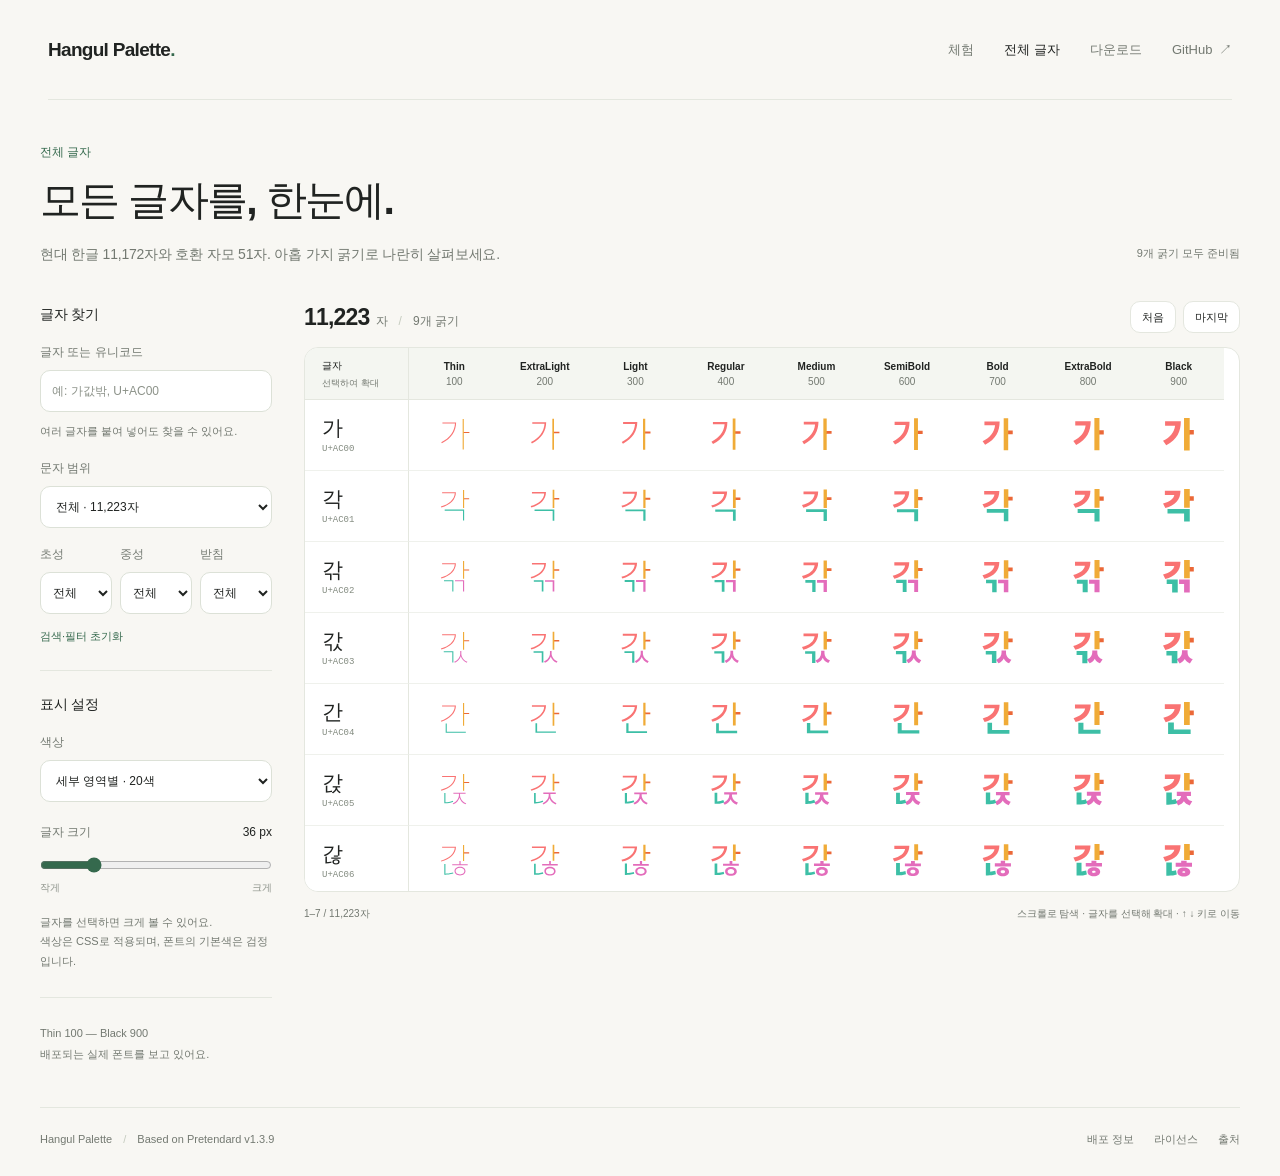
==== glyphs.html @ 6d8b24eb "feat: release 1.0.0" ====
<!doctype html>
<html lang="ko">
<head>
  <meta charset="utf-8">
  <meta name="viewport" content="width=device-width,initial-scale=1">
  <title>Hangul Palette — 전체 글자</title>
  <meta name="description" content="Hangul Palette의 한글 11,223자를 아홉 가지 굵기와 다양한 팔레트로 살펴보세요.">
  <meta name="theme-color" content="#f8f7f3">
  <link rel="stylesheet" href="css/hangul-palette.css">
  <link rel="stylesheet" href="assets/glyphs.css">
</head>
<body>
  <a class="skip-link" href="#glyph-viewport">글자 목록으로 이동</a>
  <header class="site-header">
    <nav class="navigation" aria-label="주요 메뉴">
      <a class="brand" href="index.html">Hangul Palette<span aria-hidden="true">.</span></a>
      <div class="navigation-links">
        <a href="index.html">체험</a>
        <a href="glyphs" aria-current="page">전체 글자</a>
        <a href="index.html#usage">다운로드</a>
        <a class="github-link" href="https://github.com/AlexsanderHam/hangul-palette">GitHub <span aria-hidden="true">↗</span></a>
      </div>
    </nav>
  </header>
  <main>
    <header class="page-header">
      <div><p class="eyebrow">전체 글자</p><h1>모든 글자를, 한눈에.</h1><p class="page-description">현대 한글 11,172자와 호환 자모 51자.<br class="mobile-break"> 아홉 가지 굵기로 나란히 살펴보세요.</p></div>
      <div class="font-loading"><span id="font-state" class="font-state" role="status">폰트 불러오는 중…</span><button id="font-retry" type="button" hidden>새로고침</button></div>
    </header>
    <div class="explorer">
      <aside class="sidebar" aria-label="글자 찾기와 표시 설정">
        <section class="settings-section">
          <h2>글자 찾기</h2>
          <label for="search">글자 또는 유니코드</label>
          <input id="search" type="search" placeholder="예: 가값밖, U+AC00" autocomplete="off" spellcheck="false" aria-describedby="search-hint">
          <p class="hint" id="search-hint">여러 글자를 붙여 넣어도 찾을 수 있어요.</p>
          <label for="scope">문자 범위</label>
          <select id="scope"><option value="all">전체 · 11,223자</option><option value="syllables">완성형 한글 · 11,172자</option><option value="jamo">호환 자모 · 51자</option></select>
          <div class="component-filters">
            <label for="initial">초성<select id="initial"><option value="">전체</option></select></label>
            <label for="medial">중성<select id="medial"><option value="">전체</option></select></label>
            <label for="final">받침<select id="final"><option value="">전체</option></select></label>
          </div>
          <button id="reset" class="reset-button" type="button">검색·필터 초기화</button>
        </section>
        <section class="settings-section">
          <h2>표시 설정</h2>
          <label for="palette">색상</label>
          <select id="palette"><option value="--hangul-palette">세부 영역별 · 20색</option><option value="--hangul-palette-roles">초성·중성·종성</option><option value="normal">기본 검정</option><option value="--hangul-palette-gray">차분한 회색</option></select>
          <div class="range-label"><label for="size">글자 크기</label><output id="size-value" for="size">36 px</output></div>
          <input id="size" type="range" min="24" max="80" step="2" value="36">
          <div class="range-ends" aria-hidden="true"><span>작게</span><span>크게</span></div>
          <p class="hint">글자를 선택하면 크게 볼 수 있어요.<br>색상은 CSS로 적용되며, 폰트의 기본색은 검정입니다.</p>
        </section>
        <p class="sidebar-note">Thin 100 — Black 900<br>배포되는 실제 폰트를 보고 있어요.</p>
      </aside>
      <section class="results" aria-label="전체 글자와 굵기 비교">
        <div class="results-bar">
          <p><strong id="result-count">11,223</strong><span>자</span><span class="result-divider" aria-hidden="true">/</span><span>9개 굵기</span></p>
          <div class="jump-buttons"><button id="first" type="button">처음</button><button id="last" type="button">마지막</button></div>
        </div>
        <div id="glyph-viewport" class="glyph-viewport" tabindex="0" aria-label="글자 비교표" aria-describedby="table-hint">
          <table id="glyph-table" aria-rowcount="11224" aria-colcount="10">
            <caption class="visually-hidden">한글 11,223자의 아홉 가지 굵기 비교. 글자 찾기는 검색과 자모 필터를 이용하세요.</caption>
            <colgroup><col class="character-column"><col span="9"></colgroup>
            <thead><tr aria-rowindex="1"><th scope="col">글자 <span>선택하여 확대</span></th><th scope="col">Thin<span>100</span></th><th scope="col">ExtraLight<span>200</span></th><th scope="col">Light<span>300</span></th><th scope="col">Regular<span>400</span></th><th scope="col">Medium<span>500</span></th><th scope="col">SemiBold<span>600</span></th><th scope="col">Bold<span>700</span></th><th scope="col">ExtraBold<span>800</span></th><th scope="col">Black<span>900</span></th></tr></thead>
            <tbody id="glyph-rows"></tbody>
          </table>
          <div id="empty-state" class="empty-state" hidden><h2>일치하는 글자가 없어요.</h2><p>현대 한글이나 ㄱ–ㅣ를 입력하거나, 필터를 초기화해 보세요.</p><button id="empty-reset" type="button">검색·필터 초기화</button></div>
        </div>
        <div class="results-foot"><span id="visible-range">목록 준비 중…</span><span id="table-hint">스크롤로 탐색 · 글자를 선택해 확대 · ↑ ↓ 키로 이동</span></div>
        <p id="search-status" class="visually-hidden" role="status" aria-live="polite"></p>
      </section>
    </div>
    <footer><span>Hangul Palette <span class="footer-divider" aria-hidden="true">/</span> Based on Pretendard v1.3.9</span><div><a href="metadata/manifest.json">배포 정보</a><a href="LICENSE">라이선스</a><a href="NOTICE">출처</a></div></footer>
    <noscript><p class="no-script">전체 글자 목록에는 JavaScript가 필요합니다. <a href="index.html">문장 미리보기</a>에서는 기본 표본을 볼 수 있습니다.</p></noscript>
  </main>
  <dialog id="glyph-detail" aria-labelledby="detail-title" aria-describedby="detail-description">
    <div class="detail-header"><div><p class="eyebrow">아홉 가지 굵기</p><h2 id="detail-title">글자 확대</h2><p id="detail-description"></p></div><button id="close-detail" type="button" aria-label="확대 창 닫기" autofocus>닫기 <span aria-hidden="true">×</span></button></div>
    <div id="detail-weights" class="detail-weights"></div>
    <div class="detail-footer"><label><input id="detail-mono" type="checkbox">검정으로 보기</label><div><button id="previous-glyph" type="button">← 이전 글자</button><button id="next-glyph" type="button">다음 글자 →</button></div></div>
  </dialog>
  <script type="module" src="assets/glyphs.js"></script>
</body>
</html>
---- css/hangul-palette.css ----
/* Font faces */
@font-face {
  font-family: "Hangul Palette";
  src: url("../fonts/hangul-palette-thin.woff2") format("woff2");
  font-weight: 100;
  font-style: normal;
  font-display: swap;
}

@font-face {
  font-family: "Hangul Palette";
  src: url("../fonts/hangul-palette-extra-light.woff2") format("woff2");
  font-weight: 200;
  font-style: normal;
  font-display: swap;
}

@font-face {
  font-family: "Hangul Palette";
  src: url("../fonts/hangul-palette-light.woff2") format("woff2");
  font-weight: 300;
  font-style: normal;
  font-display: swap;
}

@font-face {
  font-family: "Hangul Palette";
  src: url("../fonts/hangul-palette-regular.woff2") format("woff2");
  font-weight: 400;
  font-style: normal;
  font-display: swap;
}

@font-face {
  font-family: "Hangul Palette";
  src: url("../fonts/hangul-palette-medium.woff2") format("woff2");
  font-weight: 500;
  font-style: normal;
  font-display: swap;
}

@font-face {
  font-family: "Hangul Palette";
  src: url("../fonts/hangul-palette-semi-bold.woff2") format("woff2");
  font-weight: 600;
  font-style: normal;
  font-display: swap;
}

@font-face {
  font-family: "Hangul Palette";
  src: url("../fonts/hangul-palette-bold.woff2") format("woff2");
  font-weight: 700;
  font-style: normal;
  font-display: swap;
}

@font-face {
  font-family: "Hangul Palette";
  src: url("../fonts/hangul-palette-extra-bold.woff2") format("woff2");
  font-weight: 800;
  font-style: normal;
  font-display: swap;
}

@font-face {
  font-family: "Hangul Palette";
  src: url("../fonts/hangul-palette-black.woff2") format("woff2");
  font-weight: 900;
  font-style: normal;
  font-display: swap;
}

/* Default appearance */
.hangul-palette {
  font-family: "Hangul Palette", sans-serif;
  font-synthesis: none;
  font-palette: normal;
}

/* Example palettes */
@font-palette-values --hangul-palette {
  font-family: "Hangul Palette";
  base-palette: 0;
  override-colors:
    0 #f97373,
    1 #b870ef,
    2 #e649a5,
    3 #f0ab37,
    4 #27ba8b,
    5 #eb6838,
    6 #a3b82d,
    7 #17a7c2,
    8 #4f8df0,
    9 #d9a22a,
    10 #8a78ec,
    11 #3dbfa6,
    12 #e36cbb,
    13 #c761b8,
    14 #ec7c49,
    15 #db4e76,
    16 #74b95d,
    17 #18b4a8,
    18 #dc9641,
    19 #35b4d0;
}

@font-palette-values --hangul-palette-gray {
  font-family: "Hangul Palette";
  base-palette: 0;
  override-colors:
    0 #64748b,
    1 #64748b,
    2 #64748b,
    3 #64748b,
    4 #64748b,
    5 #64748b,
    6 #64748b,
    7 #64748b,
    8 #64748b,
    9 #64748b,
    10 #64748b,
    11 #64748b,
    12 #64748b,
    13 #64748b,
    14 #64748b,
    15 #64748b,
    16 #64748b,
    17 #64748b,
    18 #64748b,
    19 #64748b;
}

@font-palette-values --hangul-palette-roles {
  font-family: "Hangul Palette";
  base-palette: 0;
  override-colors:
    0 #ee7a8a,
    1 #ee7a8a,
    2 #ee7a8a,
    3 #e8b476,
    4 #e8b476,
    5 #e8b476,
    6 #e8b476,
    7 #e8b476,
    8 #e8b476,
    9 #e8b476,
    10 #e8b476,
    11 #87cbb5,
    12 #87cbb5,
    13 #e8b476,
    14 #e8b476,
    15 #e8b476,
    16 #e8b476,
    17 #e8b476,
    18 #e8b476,
    19 #87cbb5;
}

/* Palette slots */
/* 0: initial.part1.body — 초성 첫째 구성 자모 · 본체 */
/* 1: initial.part2.body — 초성 둘째 구성 자모 · 본체 */
/* 2: initial.part1.added-bar — 초성 첫째 구성 자모 · 추가 가로획 */
/* 3: medial.part1.vertical — 중성 첫째 구성 자모 · 세로 */
/* 4: medial.part1.horizontal — 중성 첫째 구성 자모 · 가로 */
/* 5: medial.part1.right-bar — 중성 첫째 구성 자모 · 오른쪽 짧은 가로 */
/* 6: medial.part1.left-upper-bar — 중성 첫째 구성 자모 · 왼쪽 위 짧은 가로 */
/* 7: medial.part1.left-lower-bar — 중성 첫째 구성 자모 · 왼쪽 아래 짧은 가로 */
/* 8: medial.part2.vertical — 중성 둘째 구성 자모 · 세로 */
/* 9: medial.part2.right-bar — 중성 둘째 구성 자모 · 오른쪽 짧은 가로 */
/* 10: medial.part3.vertical — 중성 셋째 구성 자모 · 세로 */
/* 11: final.part1.body — 종성 첫째 구성 자모 · 본체 */
/* 12: final.part2.body — 종성 둘째 구성 자모 · 본체 */
/* 13: medial.part1.left-bar — 중성 첫째 구성 자모 · 왼쪽 짧은 가로 */
/* 14: medial.part1.right-upper-bar — 중성 첫째 구성 자모 · 오른쪽 위 짧은 가로 */
/* 15: medial.part1.right-lower-bar — 중성 첫째 구성 자모 · 오른쪽 아래 짧은 가로 */
/* 16: medial.part1.left-vertical — 중성 첫째 구성 자모 · 왼쪽 짧은 세로 */
/* 17: medial.part1.right-vertical — 중성 첫째 구성 자모 · 오른쪽 짧은 세로 */
/* 18: medial.part2.left-bar — 중성 둘째 구성 자모 · 왼쪽 짧은 가로 */
/* 19: final.part1.added-bar — 종성 첫째 구성 자모 · 추가 가로획 */

/* Add this class to use the example colors. */
.hangul-palette--colored {
  font-palette: --hangul-palette;
}
---- assets/glyphs.css ----
:root {
  color-scheme: light;
  --ink: #202321;
  --muted: #737971;
  --line: #e4e7df;
  --paper: #f8f7f3;
  --accent: #35694d;
  --gallery-palette: --hangul-palette;
  --glyph-size: 36px;
  --row-height: 71px;
  --cell-width: 80px;
  font-family: -apple-system, BlinkMacSystemFont, "Segoe UI", sans-serif;
  font-synthesis: none;
  text-rendering: optimizeLegibility;
}
* { box-sizing: border-box; }
body { margin: 0; background: var(--paper); color: var(--ink); }
.site-header { width: min(1184px, calc(100% - 96px)); margin: 0 auto; }
main { width: min(1440px, calc(100% - 80px)); margin: 0 auto; }
a { color: inherit; text-underline-offset: 4px; }
button, input, select { font: inherit; }
button, select { cursor: pointer; }
button { min-height: 36px; padding: 8px 13px; border: 1px solid var(--line); border-radius: 10px; color: var(--ink); background: #fff; font-size: 12px; line-height: 1.4; }
button:hover { background: #f0f4ee; border-color: #c5d2c6; }
button:disabled { opacity: .4; cursor: default; }
:focus-visible { outline: 2px solid var(--accent); outline-offset: 2px; }
[hidden] { display: none !important; }
.navigation { min-height: 100px; display: flex; align-items: center; justify-content: space-between; gap: 24px; border-bottom: 1px solid var(--line); }
.brand { flex-shrink: 0; font-size: 19px; font-weight: 750; text-decoration: none; letter-spacing: -.7px; }
.brand span { color: var(--accent); }
.navigation-links { display: flex; align-items: center; gap: 30px; }
.navigation-links a { padding: 9px 0; font-size: 13px; color: var(--muted); text-decoration: none; white-space: nowrap; }
.navigation-links a:hover, .navigation-links a[aria-current="page"] { color: var(--ink); }
.navigation-links a[aria-current="page"] { font-weight: 650; }
.github-link span { margin-left: 3px; }
.page-header { display: flex; justify-content: space-between; align-items: flex-end; gap: 24px; padding: 44px 0 34px; }
.eyebrow { margin: 0 0 13px; color: var(--accent); font-size: 12px; font-weight: 600; }
h1 { margin: 0; font-size: clamp(30px, 3.2vw, 44px); font-weight: 600; line-height: 1.3; letter-spacing: -1.7px; }
.page-description { margin: 15px 0 0; color: var(--muted); font-size: 14px; line-height: 1.8; letter-spacing: -.2px; }
.mobile-break { display: none; }
.font-loading { display: flex; align-items: center; gap: 12px; padding-bottom: 5px; }
.font-state { color: var(--muted); font-size: 11px; line-height: 1.6; text-align: right; }
.font-state.failed { max-width: 300px; color: #a14237; }
#font-retry { flex-shrink: 0; }
.explorer { display: grid; grid-template-columns: 232px minmax(0, 1fr); gap: 32px; align-items: start; }
.sidebar { padding-top: 5px; }
.settings-section { padding: 0 0 25px; margin-bottom: 25px; border-bottom: 1px solid var(--line); }
.settings-section h2 { margin: 0 0 20px; font-size: 14px; font-weight: 650; letter-spacing: -.3px; }
.settings-section > label, .range-label label { display: block; margin: 18px 0 9px; color: var(--muted); font-size: 12px; }
input[type="search"], select { width: 100%; min-height: 42px; padding: 10px 11px; border: 1px solid #dce1d7; border-radius: 10px; color: var(--ink); background: #fff; font-size: 12px; }
input[type="search"]:focus, select:focus { outline: none; border-color: var(--accent); box-shadow: 0 0 0 2px #35694d14; }
input[type="search"] { padding-right: 6px; }
input::placeholder { color: #8c9289; }
select:disabled { opacity: .45; cursor: default; }
.hint { margin: 10px 0 0; color: var(--muted); font-size: 11px; line-height: 1.8; }
.component-filters { display: grid; grid-template-columns: repeat(3, minmax(0, 1fr)); gap: 8px; margin-top: 18px; }
.component-filters label { color: var(--muted); font-size: 12px; }
.component-filters select { display: block; margin-top: 9px; padding-left: 8px; padding-right: 0; }
.reset-button { min-height: 0; padding: 15px 0 0; border: 0; border-radius: 0; color: var(--accent); background: transparent; font-size: 11px; }
.reset-button:hover { background: transparent; text-decoration: underline; text-underline-offset: 4px; }
.range-label { display: flex; align-items: center; justify-content: space-between; margin-top: 22px; }
.range-label label { margin: 0; }
.range-label output { font-size: 12px; font-variant-numeric: tabular-nums; }
input[type="range"] { width: 100%; min-height: 24px; margin: 12px 0 2px; accent-color: var(--accent); cursor: pointer; }
.range-ends { display: flex; justify-content: space-between; margin-bottom: 18px; color: #8c9289; font-size: 10px; }
.sidebar-note { margin: 0; color: var(--muted); font-size: 11px; line-height: 1.9; }
.results { min-width: 0; }
.results-bar { display: flex; align-items: center; justify-content: space-between; gap: 14px; min-height: 42px; padding: 0 0 14px; }
.results-bar p { display: flex; align-items: baseline; gap: 6px; margin: 0; color: var(--muted); font-size: 12px; }
.results-bar strong { color: var(--ink); font-size: 23px; font-weight: 600; font-variant-numeric: tabular-nums; letter-spacing: -.8px; }
.result-divider { padding: 0 5px; color: #c5cbbf; }
.jump-buttons { display: flex; gap: 7px; }
.jump-buttons button { min-height: 32px; padding: 6px 11px; font-size: 11px; }
.glyph-viewport { height: calc(100vh - 355px); height: calc(100dvh - 355px); min-height: 400px; max-height: 1000px; overflow: auto; overscroll-behavior: contain; background: #fff; border: 1px solid var(--line); border-radius: 14px; scrollbar-gutter: stable; }
table { width: 100%; min-width: calc(104px + 9 * var(--cell-width)); border-collapse: separate; border-spacing: 0; table-layout: fixed; }
.character-column { width: 104px; }
thead th { position: sticky; top: 0; z-index: 3; height: 52px; padding: 9px 5px 8px; border-bottom: 1px solid var(--line); background: #f4f6f1; font-size: 10px; font-weight: 600; text-align: center; white-space: nowrap; }
thead th span { display: block; margin-top: 4px; color: var(--muted); font-size: 10px; font-weight: 400; font-variant-numeric: tabular-nums; }
thead th:first-child { left: 0; z-index: 4; padding-left: 17px; border-right: 1px solid var(--line); text-align: left; }
thead th:first-child span { font-size: 9px; }
tbody tr.glyph-row { height: var(--row-height); }
tbody td, tbody th { height: var(--row-height); padding: 0 6px; border-bottom: 1px solid #eff1ec; text-align: center; white-space: nowrap; }
tbody th { position: sticky; left: 0; z-index: 1; padding: 0; border-right: 1px solid var(--line); background: #fff; font-weight: 400; }
.glyph-row:hover td, .glyph-row:hover th { background: #f8faf5; }
.glyph-row.selected td, .glyph-row.selected th { background: #edf4eb; }
.character-button { display: flex; flex-direction: column; justify-content: center; align-items: flex-start; gap: 3px; width: 100%; height: calc(var(--row-height) - 1px); padding: 0 17px; border: 0; border-radius: 0; background: transparent; }
.character-button:hover { background: transparent; }
.character-button:focus-visible { outline-offset: -4px; }
.character-button .character { font-size: 21px; line-height: 1.2; }
.character-button .unicode { color: #828a7f; font-family: ui-monospace, monospace; font-size: 9px; }
.font-glyph { font-family: "Hangul Palette", sans-serif; font-synthesis: none; font-palette: var(--gallery-palette); }
td .font-glyph { display: inline-block; vertical-align: middle; font-size: var(--glyph-size); line-height: 1; }
tbody tr.spacer td { height: auto; padding: 0; border: 0; }
.empty-state { padding: 90px 24px; text-align: center; }
.empty-state h2 { margin: 0 0 13px; font-size: 18px; font-weight: 600; letter-spacing: -.5px; }
.empty-state p { color: var(--muted); font-size: 12px; line-height: 1.8; }
.empty-state button { margin-top: 12px; }
.results-foot { display: flex; justify-content: space-between; flex-wrap: wrap; gap: 8px; padding-top: 13px; color: var(--muted); font-size: 10px; line-height: 1.7; }
#visible-range { font-variant-numeric: tabular-nums; }
footer { display: flex; justify-content: space-between; flex-wrap: wrap; gap: 14px; margin-top: 42px; padding: 22px 0 26px; border-top: 1px solid var(--line); color: var(--muted); font-size: 11px; line-height: 1.8; }
footer > div { display: flex; gap: 20px; }
.footer-divider { margin: 0 8px; color: #c5cbbf; }
footer a { text-decoration: none; }
footer a:hover { color: var(--ink); text-decoration: underline; }
dialog { width: min(1180px, calc(100vw - 48px)); max-height: calc(100vh - 48px); max-height: calc(100dvh - 48px); padding: 28px; border: 1px solid #d6dfd2; border-radius: 16px; background: var(--paper); color: var(--ink); box-shadow: 0 24px 100px #172b1d26; }
dialog::backdrop { background: #202b2259; backdrop-filter: blur(3px); }
.detail-header { display: flex; justify-content: space-between; align-items: flex-start; gap: 20px; }
.detail-header .eyebrow { margin-bottom: 8px; font-size: 11px; }
#detail-title { margin: 0; font-size: 36px; font-weight: 550; line-height: 1.4; }
#detail-description { margin: 7px 0 0; color: var(--muted); font-size: 12px; line-height: 1.7; }
#close-detail span { margin-left: 8px; font-size: 16px; }
.detail-weights { display: grid; grid-template-columns: repeat(9, minmax(0, 1fr)); gap: 8px; margin: 26px 0; }
.detail-weight { min-width: 0; overflow: hidden; border: 1px solid var(--line); border-radius: 12px; background: #fff; text-align: center; }
.detail-weight h3 { margin: 0; padding: 13px 2px 0; color: var(--muted); font-size: 10px; font-weight: 500; }
.detail-weight h3 span { display: block; margin-top: 4px; font-size: 10px; font-variant-numeric: tabular-nums; }
.detail-weight .font-glyph { margin: 16px 0 18px; font-size: 88px; line-height: 1.35; }
dialog.mono .font-glyph { font-palette: normal; }
.detail-footer { display: flex; justify-content: space-between; align-items: center; flex-wrap: wrap; gap: 18px; }
.detail-footer label { display: flex; align-items: center; gap: 8px; color: var(--muted); font-size: 12px; }
.detail-footer input { width: 15px; height: 15px; margin: 0; accent-color: var(--accent); }
.detail-footer > div { display: flex; gap: 8px; }
.skip-link { position: fixed; top: -100px; left: 20px; z-index: 10; padding: 12px 16px; border: 1px solid var(--accent); border-radius: 10px; background: #fff; font-size: 13px; }
.skip-link:focus { top: 12px; }
.visually-hidden { position: absolute; width: 1px; height: 1px; padding: 0; margin: -1px; overflow: hidden; clip-path: inset(50%); white-space: nowrap; border: 0; }
.no-script { padding: 20px; border: 1px solid var(--line); border-radius: 10px; background: #fff; font-size: 13px; }
@media (max-width: 1100px) {
  .site-header, main { width: calc(100% - 48px); }
  .explorer { grid-template-columns: 208px minmax(0, 1fr); gap: 24px; }
  .detail-weights { grid-template-columns: repeat(3, minmax(0, 1fr)); }
  .detail-weight .font-glyph { margin: 8px 0 12px; font-size: 78px; }
}
@media (max-width: 850px) {
  .navigation { min-height: 76px; }
  .page-header { flex-direction: column; align-items: flex-start; gap: 18px; padding: 32px 0 26px; }
  .page-description { font-size: 13px; }
  .font-state { text-align: left; }
  .font-loading { padding: 0; }
  .explorer { grid-template-columns: 1fr; gap: 22px; }
  .sidebar { display: grid; grid-template-columns: 1.15fr 1fr; gap: 28px; padding: 0; }
  .settings-section { padding-bottom: 22px; margin-bottom: 0; }
  .settings-section h2 { margin-bottom: 17px; }
  .sidebar-note { display: none; }
  .glyph-viewport { height: 64vh; height: 64dvh; min-height: 340px; }
}
@media (max-width: 720px) {
  .navigation-links .github-link { display: none; }
}
@media (max-width: 560px) {
  .site-header, main { width: calc(100% - 36px); }
  .navigation { min-height: 72px; gap: 12px; }
  .brand { font-size: 17px; letter-spacing: -.6px; }
  .navigation-links { gap: 18px; }
  .navigation-links a { font-size: 12px; }
  .navigation-links .github-link { margin-left: 0; }
  .github-link span { display: none; }
  .page-header { padding-top: 30px; }
  h1 { font-size: 31px; letter-spacing: -1.25px; }
  .eyebrow { margin-bottom: 10px; font-size: 11px; }
  .mobile-break { display: block; }
  .sidebar { grid-template-columns: 1fr; gap: 23px; }
  .settings-section { padding-bottom: 23px; }
  .settings-section > label:first-of-type { margin-top: 0; }
  .component-filters select { padding-left: 10px; }
  .hint { font-size: 11px; }
  .results-bar strong { font-size: 22px; }
  .results-bar p { gap: 4px; font-size: 11px; }
  .jump-buttons button { padding: 6px 9px; }
  footer { margin-top: 30px; font-size: 10px; }
  .footer-divider { margin: 0 5px; }
  dialog { width: calc(100vw - 24px); max-height: calc(100dvh - 24px); padding: 20px; }
  .detail-weights { gap: 6px; margin: 22px 0; }
  .detail-weight { border-radius: 10px; }
  .detail-weight .font-glyph { font-size: clamp(44px, 14vw, 68px); }
  .detail-weight h3 { font-size: 9px; }
  .detail-footer { justify-content: flex-start; gap: 18px; }
  .detail-footer > div { width: 100%; }
  .detail-footer > div button { flex: 1; }
}
@media (max-width: 360px) {
  .site-header, main { width: calc(100% - 28px); }
  .navigation-links { gap: 13px; }
  .brand { font-size: 16px; }
  .navigation-links a { font-size: 11px; }
  .result-divider { padding: 0 2px; }
}
@media (prefers-reduced-motion: no-preference) {
  a, button, select, input[type="search"] { transition: color .15s, background-color .15s, border-color .15s; }
}
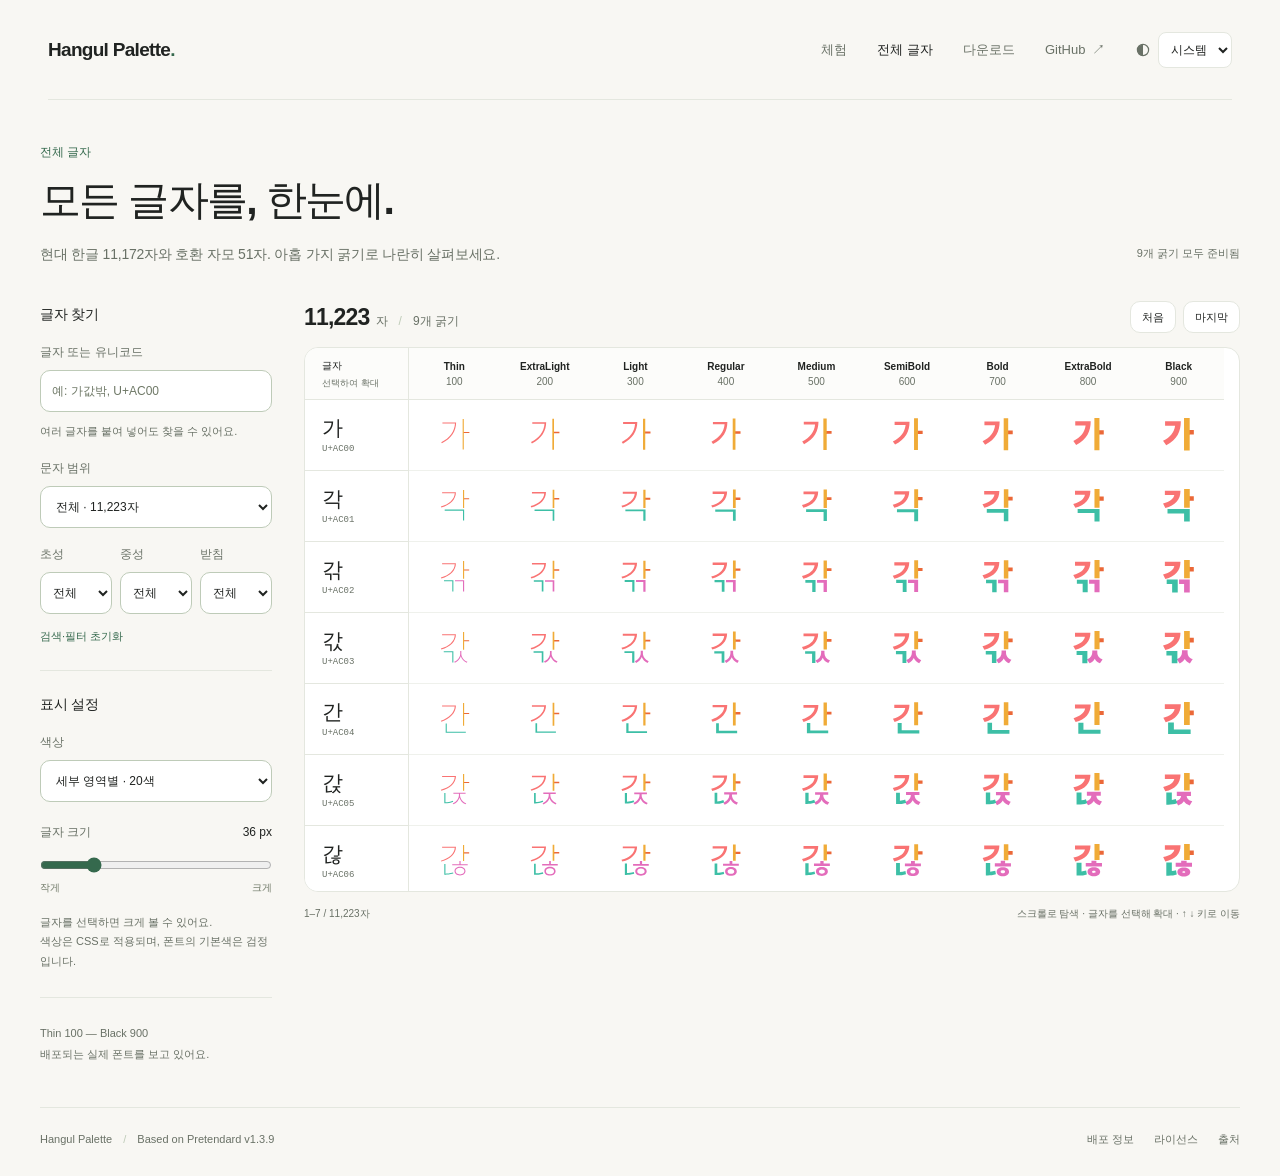
==== commit 3455b126: "feat: add system-aware site themes" ====
--- a/glyphs.html
+++ b/glyphs.html
@@ -6,6 +6,12 @@
   <title>Hangul Palette — 전체 글자</title>
   <meta name="description" content="Hangul Palette의 한글 11,223자를 아홉 가지 굵기와 다양한 팔레트로 살펴보세요.">
   <meta name="theme-color" content="#f8f7f3">
+  <meta name="color-scheme" content="light dark">
+  <script src="assets/theme.js"></script>
+  <link rel="icon" href="assets/favicon.ico" sizes="16x16 32x32 48x48 64x64">
+  <link rel="icon" href="assets/favicon.svg" type="image/svg+xml" sizes="any">
+  <link rel="apple-touch-icon" href="assets/apple-touch-icon.png" sizes="180x180">
+  <link rel="stylesheet" href="assets/theme.css">
   <link rel="stylesheet" href="css/hangul-palette.css">
   <link rel="stylesheet" href="assets/glyphs.css">
 </head>
@@ -13,12 +19,13 @@
   <a class="skip-link" href="#glyph-viewport">글자 목록으로 이동</a>
   <header class="site-header">
     <nav class="navigation" aria-label="주요 메뉴">
-      <a class="brand" href="index.html">Hangul Palette<span aria-hidden="true">.</span></a>
+      <a class="brand" href="./">Hangul Palette<span aria-hidden="true">.</span></a>
       <div class="navigation-links">
-        <a href="index.html">체험</a>
+        <a href="./">체험</a>
         <a href="glyphs" aria-current="page">전체 글자</a>
-        <a href="index.html#usage">다운로드</a>
+        <a href="./#usage">다운로드</a>
         <a class="github-link" href="https://github.com/AlexsanderHam/hangul-palette">GitHub <span aria-hidden="true">↗</span></a>
+        <label class="theme-control"><svg width="16" height="16" viewBox="0 0 20 20" aria-hidden="true"><circle cx="10" cy="10" r="7" fill="none" stroke="currentColor" stroke-width="1.5"/><path d="M10 3a7 7 0 0 0 0 14Z" fill="currentColor"/></svg><select id="theme" name="theme" aria-label="화면 테마" disabled><option value="system">시스템</option><option value="light">라이트</option><option value="dark">다크</option></select></label>
       </div>
     </nav>
   </header>
@@ -72,8 +79,8 @@
         <p id="search-status" class="visually-hidden" role="status" aria-live="polite"></p>
       </section>
     </div>
-    <footer><span>Hangul Palette <span class="footer-divider" aria-hidden="true">/</span> Based on Pretendard v1.3.9</span><div><a href="metadata/manifest.json">배포 정보</a><a href="LICENSE">라이선스</a><a href="NOTICE">출처</a></div></footer>
-    <noscript><p class="no-script">전체 글자 목록에는 JavaScript가 필요합니다. <a href="index.html">문장 미리보기</a>에서는 기본 표본을 볼 수 있습니다.</p></noscript>
+    <footer><span>Hangul Palette <span class="footer-divider" aria-hidden="true">/</span> Based on Pretendard v1.3.9</span><div><a href="https://github.com/AlexsanderHam/hangul-palette/blob/main/metadata/manifest.json">배포 정보</a><a href="https://github.com/AlexsanderHam/hangul-palette/blob/main/LICENSE">라이선스</a><a href="https://github.com/AlexsanderHam/hangul-palette/blob/main/NOTICE">출처</a></div></footer>
+    <noscript><p class="no-script">전체 글자 목록에는 JavaScript가 필요합니다. <a href="./">문장 미리보기</a>에서는 기본 표본을 볼 수 있습니다.</p></noscript>
   </main>
   <dialog id="glyph-detail" aria-labelledby="detail-title" aria-describedby="detail-description">
     <div class="detail-header"><div><p class="eyebrow">아홉 가지 굵기</p><h2 id="detail-title">글자 확대</h2><p id="detail-description"></p></div><button id="close-detail" type="button" aria-label="확대 창 닫기" autofocus>닫기 <span aria-hidden="true">×</span></button></div>
--- a/assets/theme.css
+++ b/assets/theme.css
@@ -0,0 +1,88 @@
+:root {
+  color-scheme: light;
+  --paper: #f8f7f3;
+  --ink: #202321;
+  --muted: #697166;
+  --line: #e4e7df;
+  --accent: #35694d;
+  --accent-hover: #29583e;
+  --on-accent: #fff;
+  --surface: #fff;
+  --surface-soft: #fcfcfa;
+  --surface-hover: #edf3e9;
+  --surface-active: #dfead9;
+  --border-strong: #becbb8;
+  --accent-soft: #edf3e9;
+  --accent-border: #9db195;
+  --focus-ring: #35694d26;
+  --danger: #a04437;
+  --placeholder: #6e7866;
+  --selection: #dce8d7;
+  --selection-ink: #202321;
+  --shadow: #172b1d26;
+  --backdrop: #202b2259;
+  /* Font colors are user data; keep their specimen paper consistent. */
+  --specimen-paper: #fff;
+  --specimen-ink: #202321;
+  --specimen-line: #eff1ec;
+  --specimen-hover: #f8faf5;
+  --specimen-selected: #edf4eb;
+}
+:root[data-theme="dark"] {
+  color-scheme: dark;
+  --paper: #151a17;
+  --ink: #edf1e9;
+  --muted: #abb5a7;
+  --line: #343e35;
+  --accent: #a8cdb1;
+  --accent-hover: #bee0c4;
+  --on-accent: #142319;
+  --surface: #1d251f;
+  --surface-soft: #19201b;
+  --surface-hover: #27362b;
+  --surface-active: #334a39;
+  --border-strong: #53654f;
+  --accent-soft: #293e2f;
+  --accent-border: #648867;
+  --focus-ring: #a8cdb12e;
+  --danger: #f2a596;
+  --placeholder: #95a08f;
+  --selection: #3b5543;
+  --selection-ink: #f2f7ef;
+  --shadow: #00000052;
+  --backdrop: #050b08a3;
+}
+/* Follow the system even before JavaScript loads, or when it is disabled. */
+@media (prefers-color-scheme: dark) {
+  :root:not([data-theme]) {
+    color-scheme: dark;
+    --paper: #151a17;
+    --ink: #edf1e9;
+    --muted: #abb5a7;
+    --line: #343e35;
+    --accent: #a8cdb1;
+    --accent-hover: #bee0c4;
+    --on-accent: #142319;
+    --surface: #1d251f;
+    --surface-soft: #19201b;
+    --surface-hover: #27362b;
+    --surface-active: #334a39;
+    --border-strong: #53654f;
+    --accent-soft: #293e2f;
+    --accent-border: #648867;
+    --focus-ring: #a8cdb12e;
+    --danger: #f2a596;
+    --placeholder: #95a08f;
+    --selection: #3b5543;
+    --selection-ink: #f2f7ef;
+    --shadow: #00000052;
+    --backdrop: #050b08a3;
+  }
+}
+::selection { background: var(--selection); color: var(--selection-ink); }
+.theme-control { display: inline-flex; align-items: center; flex-shrink: 0; gap: 7px; color: var(--muted); }
+.theme-control svg { flex-shrink: 0; }
+.theme-control select { width: auto; min-height: 36px; padding: 7px 8px; border: 1px solid var(--line); border-radius: 8px; color: var(--ink); background: var(--surface); font-size: 12px; line-height: 1.4; }
+.theme-control select:hover { border-color: var(--border-strong); }
+.theme-control select:focus-visible { outline: 2px solid var(--accent); outline-offset: 2px; box-shadow: none; }
+@media (max-width: 720px) { .theme-control select { min-height: 40px; } }
--- a/assets/glyphs.css
+++ b/assets/glyphs.css
@@ -1,10 +1,4 @@
 :root {
-  color-scheme: light;
-  --ink: #202321;
-  --muted: #737971;
-  --line: #e4e7df;
-  --paper: #f8f7f3;
-  --accent: #35694d;
   --gallery-palette: --hangul-palette;
   --glyph-size: 36px;
   --row-height: 71px;
@@ -20,8 +14,8 @@
 a { color: inherit; text-underline-offset: 4px; }
 button, input, select { font: inherit; }
 button, select { cursor: pointer; }
-button { min-height: 36px; padding: 8px 13px; border: 1px solid var(--line); border-radius: 10px; color: var(--ink); background: #fff; font-size: 12px; line-height: 1.4; }
-button:hover { background: #f0f4ee; border-color: #c5d2c6; }
+button { min-height: 36px; padding: 8px 13px; border: 1px solid var(--line); border-radius: 10px; color: var(--ink); background: var(--surface); font-size: 12px; line-height: 1.4; }
+button:hover { background: var(--surface-hover); border-color: var(--accent-border); }
 button:disabled { opacity: .4; cursor: default; }
 :focus-visible { outline: 2px solid var(--accent); outline-offset: 2px; }
 [hidden] { display: none !important; }
@@ -40,17 +34,17 @@
 .mobile-break { display: none; }
 .font-loading { display: flex; align-items: center; gap: 12px; padding-bottom: 5px; }
 .font-state { color: var(--muted); font-size: 11px; line-height: 1.6; text-align: right; }
-.font-state.failed { max-width: 300px; color: #a14237; }
+.font-state.failed { max-width: 300px; color: var(--danger); }
 #font-retry { flex-shrink: 0; }
 .explorer { display: grid; grid-template-columns: 232px minmax(0, 1fr); gap: 32px; align-items: start; }
 .sidebar { padding-top: 5px; }
 .settings-section { padding: 0 0 25px; margin-bottom: 25px; border-bottom: 1px solid var(--line); }
 .settings-section h2 { margin: 0 0 20px; font-size: 14px; font-weight: 650; letter-spacing: -.3px; }
 .settings-section > label, .range-label label { display: block; margin: 18px 0 9px; color: var(--muted); font-size: 12px; }
-input[type="search"], select { width: 100%; min-height: 42px; padding: 10px 11px; border: 1px solid #dce1d7; border-radius: 10px; color: var(--ink); background: #fff; font-size: 12px; }
-input[type="search"]:focus, select:focus { outline: none; border-color: var(--accent); box-shadow: 0 0 0 2px #35694d14; }
+input[type="search"], select { width: 100%; min-height: 42px; padding: 10px 11px; border: 1px solid var(--border-strong); border-radius: 10px; color: var(--ink); background: var(--surface); font-size: 12px; }
+input[type="search"]:focus, select:focus { outline: none; border-color: var(--accent); box-shadow: 0 0 0 2px var(--focus-ring); }
 input[type="search"] { padding-right: 6px; }
-input::placeholder { color: #8c9289; }
+input::placeholder { color: var(--placeholder); }
 select:disabled { opacity: .45; cursor: default; }
 .hint { margin: 10px 0 0; color: var(--muted); font-size: 11px; line-height: 1.8; }
 .component-filters { display: grid; grid-template-columns: repeat(3, minmax(0, 1fr)); gap: 8px; margin-top: 18px; }
@@ -62,33 +56,36 @@
 .range-label label { margin: 0; }
 .range-label output { font-size: 12px; font-variant-numeric: tabular-nums; }
 input[type="range"] { width: 100%; min-height: 24px; margin: 12px 0 2px; accent-color: var(--accent); cursor: pointer; }
-.range-ends { display: flex; justify-content: space-between; margin-bottom: 18px; color: #8c9289; font-size: 10px; }
+.range-ends { display: flex; justify-content: space-between; margin-bottom: 18px; color: var(--placeholder); font-size: 10px; }
 .sidebar-note { margin: 0; color: var(--muted); font-size: 11px; line-height: 1.9; }
 .results { min-width: 0; }
 .results-bar { display: flex; align-items: center; justify-content: space-between; gap: 14px; min-height: 42px; padding: 0 0 14px; }
 .results-bar p { display: flex; align-items: baseline; gap: 6px; margin: 0; color: var(--muted); font-size: 12px; }
 .results-bar strong { color: var(--ink); font-size: 23px; font-weight: 600; font-variant-numeric: tabular-nums; letter-spacing: -.8px; }
-.result-divider { padding: 0 5px; color: #c5cbbf; }
+.result-divider { padding: 0 5px; color: var(--border-strong); }
 .jump-buttons { display: flex; gap: 7px; }
 .jump-buttons button { min-height: 32px; padding: 6px 11px; font-size: 11px; }
-.glyph-viewport { height: calc(100vh - 355px); height: calc(100dvh - 355px); min-height: 400px; max-height: 1000px; overflow: auto; overscroll-behavior: contain; background: #fff; border: 1px solid var(--line); border-radius: 14px; scrollbar-gutter: stable; }
+.glyph-viewport { height: calc(100vh - 355px); height: calc(100dvh - 355px); min-height: 400px; max-height: 1000px; overflow: auto; overscroll-behavior: contain; background: var(--surface); border: 1px solid var(--line); border-radius: 14px; scrollbar-gutter: stable; }
 table { width: 100%; min-width: calc(104px + 9 * var(--cell-width)); border-collapse: separate; border-spacing: 0; table-layout: fixed; }
 .character-column { width: 104px; }
-thead th { position: sticky; top: 0; z-index: 3; height: 52px; padding: 9px 5px 8px; border-bottom: 1px solid var(--line); background: #f4f6f1; font-size: 10px; font-weight: 600; text-align: center; white-space: nowrap; }
+thead th { position: sticky; top: 0; z-index: 3; height: 52px; padding: 9px 5px 8px; border-bottom: 1px solid var(--line); background: var(--surface-soft); font-size: 10px; font-weight: 600; text-align: center; white-space: nowrap; }
 thead th span { display: block; margin-top: 4px; color: var(--muted); font-size: 10px; font-weight: 400; font-variant-numeric: tabular-nums; }
 thead th:first-child { left: 0; z-index: 4; padding-left: 17px; border-right: 1px solid var(--line); text-align: left; }
 thead th:first-child span { font-size: 9px; }
 tbody tr.glyph-row { height: var(--row-height); }
-tbody td, tbody th { height: var(--row-height); padding: 0 6px; border-bottom: 1px solid #eff1ec; text-align: center; white-space: nowrap; }
-tbody th { position: sticky; left: 0; z-index: 1; padding: 0; border-right: 1px solid var(--line); background: #fff; font-weight: 400; }
-.glyph-row:hover td, .glyph-row:hover th { background: #f8faf5; }
-.glyph-row.selected td, .glyph-row.selected th { background: #edf4eb; }
+tbody td, tbody th { height: var(--row-height); padding: 0 6px; border-bottom: 1px solid var(--line); text-align: center; white-space: nowrap; }
+tbody th { position: sticky; left: 0; z-index: 1; padding: 0; border-right: 1px solid var(--line); background: var(--surface); font-weight: 400; }
+.glyph-row td { border-bottom-color: var(--specimen-line); background: var(--specimen-paper); }
+.glyph-row:hover td { background: var(--specimen-hover); }
+.glyph-row:hover th { background: var(--surface-hover); }
+.glyph-row.selected td { background: var(--specimen-selected); }
+.glyph-row.selected th { background: var(--surface-active); }
 .character-button { display: flex; flex-direction: column; justify-content: center; align-items: flex-start; gap: 3px; width: 100%; height: calc(var(--row-height) - 1px); padding: 0 17px; border: 0; border-radius: 0; background: transparent; }
 .character-button:hover { background: transparent; }
 .character-button:focus-visible { outline-offset: -4px; }
 .character-button .character { font-size: 21px; line-height: 1.2; }
-.character-button .unicode { color: #828a7f; font-family: ui-monospace, monospace; font-size: 9px; }
-.font-glyph { font-family: "Hangul Palette", sans-serif; font-synthesis: none; font-palette: var(--gallery-palette); }
+.character-button .unicode { color: var(--muted); font-family: ui-monospace, monospace; font-size: 9px; }
+.font-glyph { color: var(--specimen-ink); font-family: "Hangul Palette", sans-serif; font-synthesis: none; font-palette: var(--gallery-palette); }
 td .font-glyph { display: inline-block; vertical-align: middle; font-size: var(--glyph-size); line-height: 1; }
 tbody tr.spacer td { height: auto; padding: 0; border: 0; }
 .empty-state { padding: 90px 24px; text-align: center; }
@@ -99,19 +96,19 @@
 #visible-range { font-variant-numeric: tabular-nums; }
 footer { display: flex; justify-content: space-between; flex-wrap: wrap; gap: 14px; margin-top: 42px; padding: 22px 0 26px; border-top: 1px solid var(--line); color: var(--muted); font-size: 11px; line-height: 1.8; }
 footer > div { display: flex; gap: 20px; }
-.footer-divider { margin: 0 8px; color: #c5cbbf; }
+.footer-divider { margin: 0 8px; color: var(--border-strong); }
 footer a { text-decoration: none; }
 footer a:hover { color: var(--ink); text-decoration: underline; }
-dialog { width: min(1180px, calc(100vw - 48px)); max-height: calc(100vh - 48px); max-height: calc(100dvh - 48px); padding: 28px; border: 1px solid #d6dfd2; border-radius: 16px; background: var(--paper); color: var(--ink); box-shadow: 0 24px 100px #172b1d26; }
-dialog::backdrop { background: #202b2259; backdrop-filter: blur(3px); }
+dialog { width: min(1180px, calc(100vw - 48px)); max-height: calc(100vh - 48px); max-height: calc(100dvh - 48px); padding: 28px; border: 1px solid var(--border-strong); border-radius: 16px; background: var(--paper); color: var(--ink); box-shadow: 0 24px 100px var(--shadow); }
+dialog::backdrop { background: var(--backdrop); backdrop-filter: blur(3px); }
 .detail-header { display: flex; justify-content: space-between; align-items: flex-start; gap: 20px; }
 .detail-header .eyebrow { margin-bottom: 8px; font-size: 11px; }
 #detail-title { margin: 0; font-size: 36px; font-weight: 550; line-height: 1.4; }
 #detail-description { margin: 7px 0 0; color: var(--muted); font-size: 12px; line-height: 1.7; }
 #close-detail span { margin-left: 8px; font-size: 16px; }
 .detail-weights { display: grid; grid-template-columns: repeat(9, minmax(0, 1fr)); gap: 8px; margin: 26px 0; }
-.detail-weight { min-width: 0; overflow: hidden; border: 1px solid var(--line); border-radius: 12px; background: #fff; text-align: center; }
-.detail-weight h3 { margin: 0; padding: 13px 2px 0; color: var(--muted); font-size: 10px; font-weight: 500; }
+.detail-weight { min-width: 0; overflow: hidden; border: 1px solid var(--line); border-radius: 12px; background: var(--specimen-paper); text-align: center; }
+.detail-weight h3 { margin: 0; padding: 13px 2px 0; color: var(--specimen-ink); font-size: 10px; font-weight: 500; opacity: .65; }
 .detail-weight h3 span { display: block; margin-top: 4px; font-size: 10px; font-variant-numeric: tabular-nums; }
 .detail-weight .font-glyph { margin: 16px 0 18px; font-size: 88px; line-height: 1.35; }
 dialog.mono .font-glyph { font-palette: normal; }
@@ -119,10 +116,10 @@
 .detail-footer label { display: flex; align-items: center; gap: 8px; color: var(--muted); font-size: 12px; }
 .detail-footer input { width: 15px; height: 15px; margin: 0; accent-color: var(--accent); }
 .detail-footer > div { display: flex; gap: 8px; }
-.skip-link { position: fixed; top: -100px; left: 20px; z-index: 10; padding: 12px 16px; border: 1px solid var(--accent); border-radius: 10px; background: #fff; font-size: 13px; }
+.skip-link { position: fixed; top: -100px; left: 20px; z-index: 10; padding: 12px 16px; border: 1px solid var(--accent); border-radius: 10px; background: var(--surface); font-size: 13px; }
 .skip-link:focus { top: 12px; }
 .visually-hidden { position: absolute; width: 1px; height: 1px; padding: 0; margin: -1px; overflow: hidden; clip-path: inset(50%); white-space: nowrap; border: 0; }
-.no-script { padding: 20px; border: 1px solid var(--line); border-radius: 10px; background: #fff; font-size: 13px; }
+.no-script { padding: 20px; border: 1px solid var(--line); border-radius: 10px; background: var(--surface); font-size: 13px; }
 @media (max-width: 1100px) {
   .site-header, main { width: calc(100% - 48px); }
   .explorer { grid-template-columns: 208px minmax(0, 1fr); gap: 24px; }
@@ -143,7 +140,10 @@
   .glyph-viewport { height: 64vh; height: 64dvh; min-height: 340px; }
 }
 @media (max-width: 720px) {
+  .navigation { flex-wrap: wrap; gap: 12px; padding: 20px 0 16px; }
+  .navigation-links { width: 100%; gap: 18px; }
   .navigation-links .github-link { display: none; }
+  .navigation-links .theme-control { margin-left: auto; }
 }
 @media (max-width: 560px) {
   .site-header, main { width: calc(100% - 36px); }
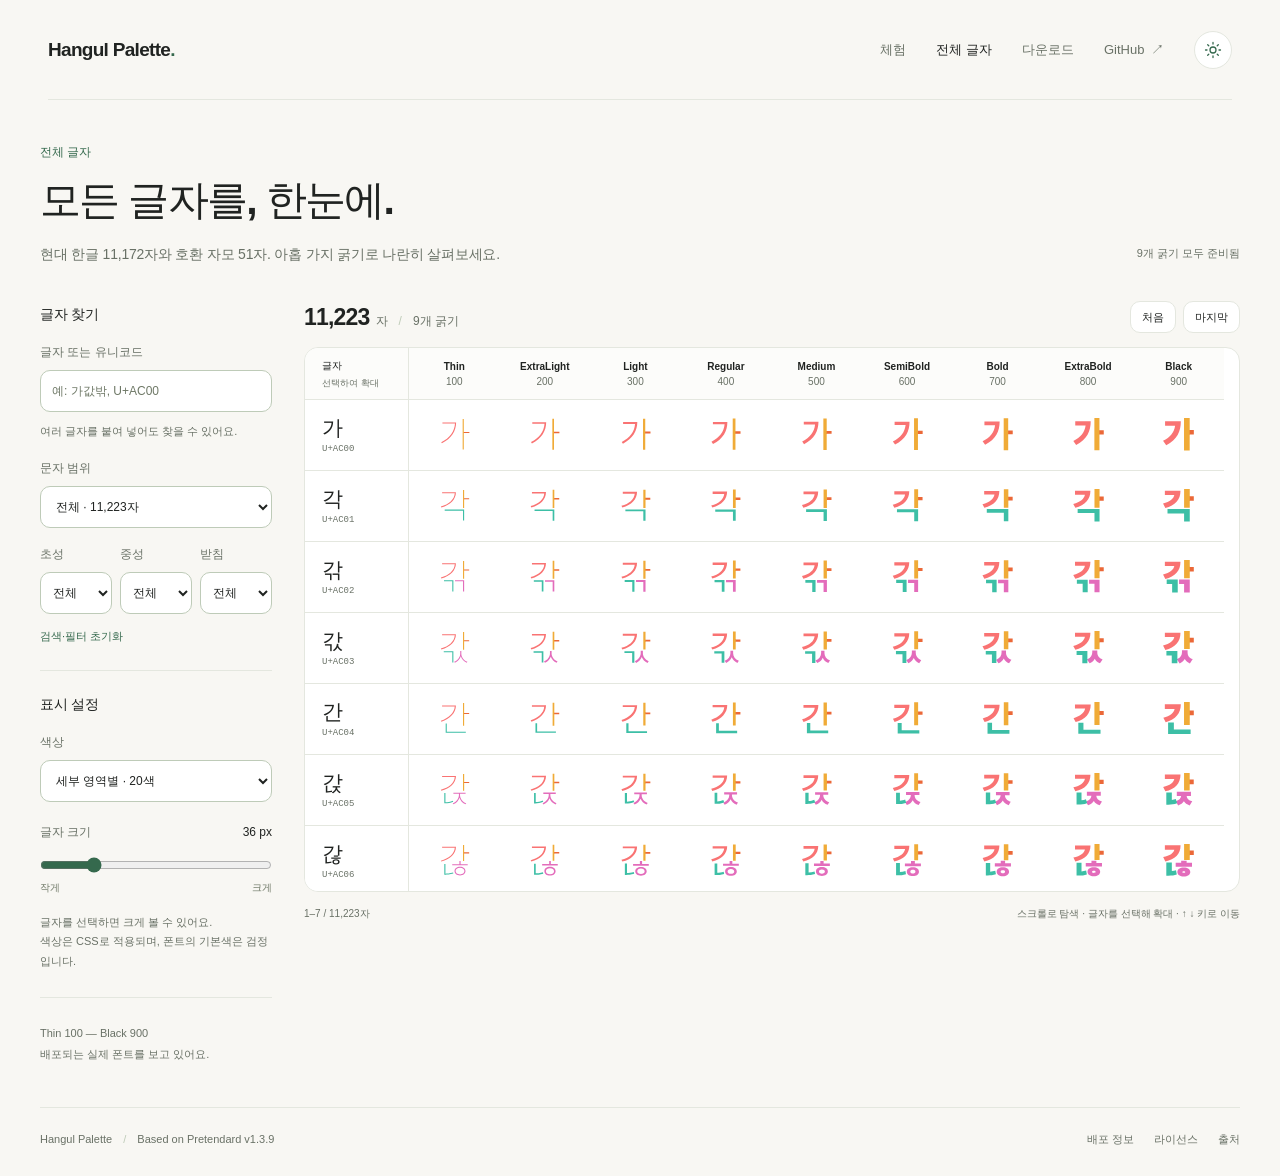
==== commit 40622ca8: "feat: simplify theme controls and adapt previews" ====
--- a/glyphs.html
+++ b/glyphs.html
@@ -25,7 +25,12 @@
         <a href="glyphs" aria-current="page">전체 글자</a>
         <a href="./#usage">다운로드</a>
         <a class="github-link" href="https://github.com/AlexsanderHam/hangul-palette">GitHub <span aria-hidden="true">↗</span></a>
-        <label class="theme-control"><svg width="16" height="16" viewBox="0 0 20 20" aria-hidden="true"><circle cx="10" cy="10" r="7" fill="none" stroke="currentColor" stroke-width="1.5"/><path d="M10 3a7 7 0 0 0 0 14Z" fill="currentColor"/></svg><select id="theme" name="theme" aria-label="화면 테마" disabled><option value="system">시스템</option><option value="light">라이트</option><option value="dark">다크</option></select></label>
+        <div class="theme-control">
+          <button id="theme-toggle" class="theme-toggle" type="button" aria-label="다크 모드로 전환" title="다크 모드로 전환" disabled>
+            <svg class="theme-sun" width="18" height="18" viewBox="0 0 24 24" fill="none" stroke="currentColor" stroke-width="1.7" stroke-linecap="round" aria-hidden="true"><circle cx="12" cy="12" r="4"/><path d="M12 2v2m0 16v2M2 12h2m16 0h2M4.93 4.93l1.42 1.42m11.3 11.3 1.42 1.42M4.93 19.07l1.42-1.42m11.3-11.3 1.42-1.42"/></svg>
+            <svg class="theme-moon" width="18" height="18" viewBox="0 0 24 24" fill="none" stroke="currentColor" stroke-width="1.7" stroke-linecap="round" stroke-linejoin="round" aria-hidden="true"><path d="M20.5 13.5A8.5 8.5 0 0 1 10.5 3.5A8.5 8.5 0 1 0 20.5 13.5Z"/></svg>
+          </button>
+        </div>
       </div>
     </nav>
   </header>
@@ -85,7 +90,7 @@
   <dialog id="glyph-detail" aria-labelledby="detail-title" aria-describedby="detail-description">
     <div class="detail-header"><div><p class="eyebrow">아홉 가지 굵기</p><h2 id="detail-title">글자 확대</h2><p id="detail-description"></p></div><button id="close-detail" type="button" aria-label="확대 창 닫기" autofocus>닫기 <span aria-hidden="true">×</span></button></div>
     <div id="detail-weights" class="detail-weights"></div>
-    <div class="detail-footer"><label><input id="detail-mono" type="checkbox">검정으로 보기</label><div><button id="previous-glyph" type="button">← 이전 글자</button><button id="next-glyph" type="button">다음 글자 →</button></div></div>
+    <div class="detail-footer"><div><button id="previous-glyph" type="button">← 이전 글자</button><button id="next-glyph" type="button">다음 글자 →</button></div></div>
   </dialog>
   <script type="module" src="assets/glyphs.js"></script>
 </body>
--- a/assets/theme.css
+++ b/assets/theme.css
@@ -21,12 +21,11 @@
   --selection-ink: #202321;
   --shadow: #172b1d26;
   --backdrop: #202b2259;
-  /* Font colors are user data; keep their specimen paper consistent. */
-  --specimen-paper: #fff;
-  --specimen-ink: #202321;
-  --specimen-line: #eff1ec;
-  --specimen-hover: #f8faf5;
-  --specimen-selected: #edf4eb;
+  --specimen-paper: var(--surface);
+  --specimen-ink: var(--ink);
+  --specimen-line: var(--line);
+  --specimen-hover: var(--surface-hover);
+  --specimen-selected: var(--surface-active);
 }
 :root[data-theme="dark"] {
   color-scheme: dark;
@@ -79,10 +78,29 @@
     --backdrop: #050b08a3;
   }
 }
+/* Literal black palettes need light paper, independently of the site theme. */
+:root[data-preview="black"] {
+  --specimen-paper: #fff;
+  --specimen-ink: #202321;
+  --specimen-line: #eff1ec;
+  --specimen-hover: #f8faf5;
+  --specimen-selected: #edf4eb;
+}
 ::selection { background: var(--selection); color: var(--selection-ink); }
-.theme-control { display: inline-flex; align-items: center; flex-shrink: 0; gap: 7px; color: var(--muted); }
-.theme-control svg { flex-shrink: 0; }
-.theme-control select { width: auto; min-height: 36px; padding: 7px 8px; border: 1px solid var(--line); border-radius: 8px; color: var(--ink); background: var(--surface); font-size: 12px; line-height: 1.4; }
-.theme-control select:hover { border-color: var(--border-strong); }
-.theme-control select:focus-visible { outline: 2px solid var(--accent); outline-offset: 2px; box-shadow: none; }
-@media (max-width: 720px) { .theme-control select { min-height: 40px; } }
+.theme-control { display: inline-flex; align-items: center; flex-shrink: 0; }
+.theme-control button { display: inline-grid; place-items: center; cursor: pointer; line-height: 1; }
+.theme-toggle { position: relative; width: 38px; height: 38px; padding: 0; border: 1px solid var(--line); border-radius: 50%; color: var(--accent); background: var(--surface); }
+.theme-toggle:hover { background: var(--accent-soft); border-color: var(--accent-border); }
+.theme-toggle svg { position: absolute; inset: 0; margin: auto; }
+.theme-toggle .theme-moon { opacity: 0; transform: rotate(-30deg) scale(.7); }
+:root[data-theme="dark"] .theme-sun { opacity: 0; transform: rotate(30deg) scale(.7); }
+:root[data-theme="dark"] .theme-moon { opacity: 1; transform: none; }
+@media (prefers-color-scheme: dark) {
+  :root:not([data-theme]) .theme-sun { opacity: 0; transform: rotate(30deg) scale(.7); }
+  :root:not([data-theme]) .theme-moon { opacity: 1; transform: none; }
+}
+@media (max-width: 720px) { .theme-toggle { width: 40px; height: 40px; } }
+@media (prefers-reduced-motion: no-preference) {
+  body, body * { transition: background-color .2s ease, color .2s ease, border-color .2s ease, box-shadow .2s ease; }
+  .theme-toggle svg { transition: opacity .2s ease, transform .2s ease; }
+}
--- a/assets/glyphs.css
+++ b/assets/glyphs.css
@@ -111,10 +111,7 @@
 .detail-weight h3 { margin: 0; padding: 13px 2px 0; color: var(--specimen-ink); font-size: 10px; font-weight: 500; opacity: .65; }
 .detail-weight h3 span { display: block; margin-top: 4px; font-size: 10px; font-variant-numeric: tabular-nums; }
 .detail-weight .font-glyph { margin: 16px 0 18px; font-size: 88px; line-height: 1.35; }
-dialog.mono .font-glyph { font-palette: normal; }
-.detail-footer { display: flex; justify-content: space-between; align-items: center; flex-wrap: wrap; gap: 18px; }
-.detail-footer label { display: flex; align-items: center; gap: 8px; color: var(--muted); font-size: 12px; }
-.detail-footer input { width: 15px; height: 15px; margin: 0; accent-color: var(--accent); }
+.detail-footer { display: flex; justify-content: flex-end; align-items: center; flex-wrap: wrap; gap: 18px; }
 .detail-footer > div { display: flex; gap: 8px; }
 .skip-link { position: fixed; top: -100px; left: 20px; z-index: 10; padding: 12px 16px; border: 1px solid var(--accent); border-radius: 10px; background: var(--surface); font-size: 13px; }
 .skip-link:focus { top: 12px; }
@@ -183,6 +180,3 @@
   .navigation-links a { font-size: 11px; }
   .result-divider { padding: 0 2px; }
 }
-@media (prefers-reduced-motion: no-preference) {
-  a, button, select, input[type="search"] { transition: color .15s, background-color .15s, border-color .15s; }
-}
